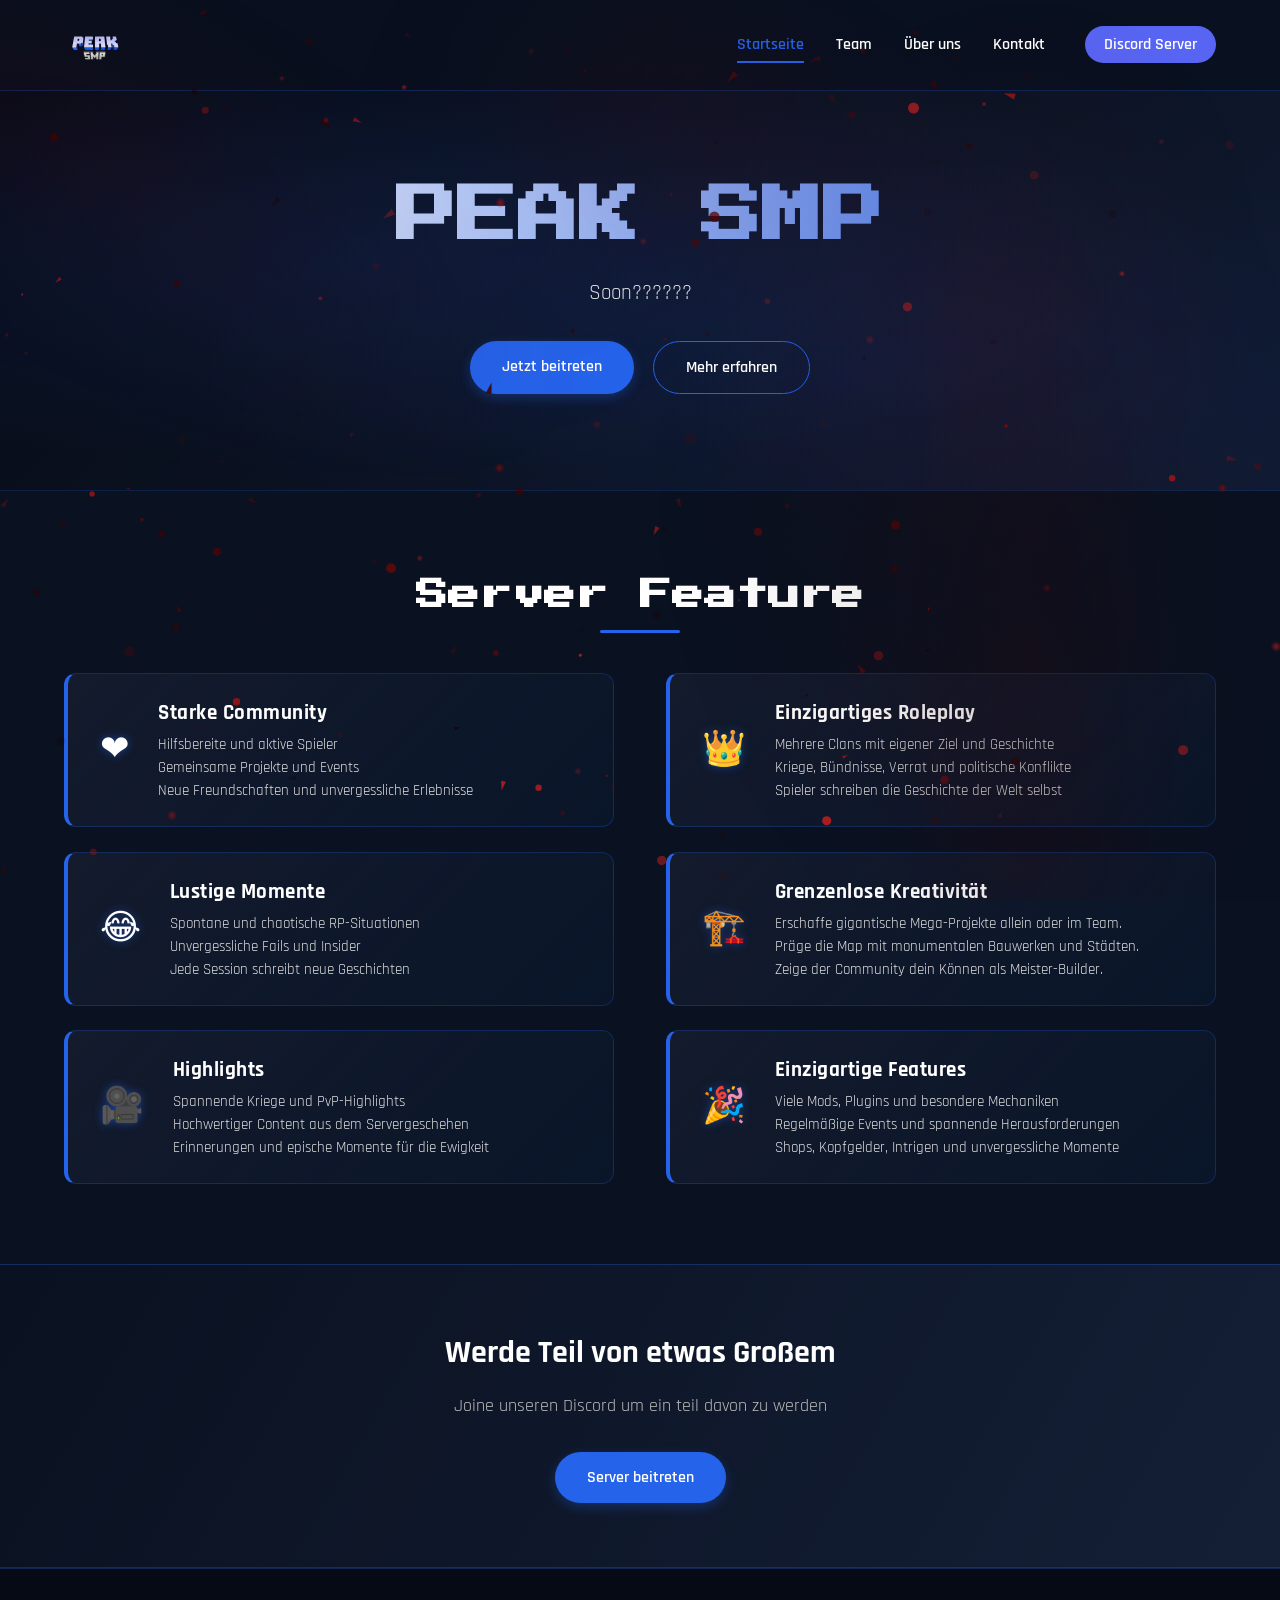
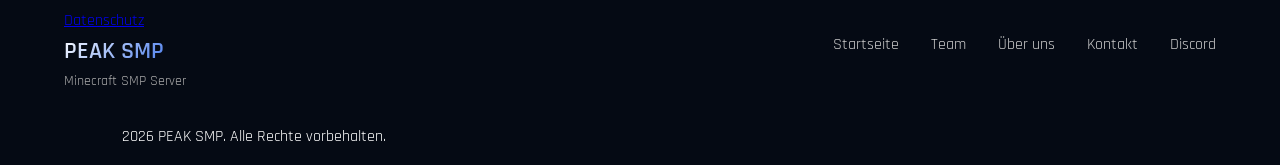
==== index.html @ ce0955ec "Index" ====
<!DOCTYPE html>
<html lang="de">
<head>
    <meta charset="UTF-8">
    <meta name="viewport" content="width=device-width, initial-scale=1.0, viewport-fit=cover">
    <title>PEAK SMP | Next Generation Minecraft Server</title>
    <link rel="icon" type="image/png" href="Bilder/logo.png">
    <link rel="stylesheet" href="style.css">
    <script src="particles.js" defer></script>
    <script src="features.js" defer></script>
    <script src="scroll.js" defer></script>
    <script src="script.js" defer></script>
</head>
<body>
    <div class="site-wrapper">
        <header class="main-header">
            <div class="container header-flex">
                <div class="logo">
                    <img src="/Bilder/logo.png" alt="PEAK SMP Logo" class="logo-img">
                </div>
                <button class="mobile-toggle" aria-label="Menü öffnen">
                    <span></span><span></span><span></span>
                </button>
                <nav class="main-nav">
                    <ul>
                        <li><a href="/Main/index.html" class="active">Startseite</a></li>
                        <li><a href="/Seiten/team.html">Team</a></li>
                        <li><a href="/Seiten/über.uns.html">Über uns</a></li>
                        <li><a href="/Seiten/kontakt.html">Kontakt</a></li>
                        <li><a href="https://discord.gg/UCTdCP2jRd" target="_blank" class="discord-btn">Discord Server</a></li>
                    </ul>
                </nav>
            </div>
        </header>

        <main>
            <section class="hero">
                <div class="container hero-content">
                    <h1 class="hero-title">PEAK SMP</h1>
                    <p class="hero-subtitle">Soon??????</p>
                    <div class="hero-buttons">
                        <a href="/Seiten/kontakt.html" class="btn btn-primary">Jetzt beitreten</a>
                        <a href="/Seiten/über.uns.html" class="btn btn-secondary">Mehr erfahren</a>
                    </div>
                </div>
            </section>

            <section class="features">
                <div class="container">
                    <h2 class="section-title">Server Feature</h2>
                    <div class="feature-two-columns">
                        <div class="feature-column-left"></div>
                        <div class="feature-column-right"></div>
                    </div>
                </div>
            </section>

            <section class="cta-section">
                <div class="container cta-container">
                    <h2>Werde Teil von etwas Großem</h2>
                    <p>Joine unseren Discord um ein teil davon zu werden</p>
                    <a href="/Seiten/kontakt.html" class="btn btn-primary">Server beitreten</a>
                </div>
            </section>
        </main>

        <footer class="main-footer">
            <div class="container">
                <div class="footer-privacy-box">
                    <a href="/Seiten/datenschutz.html" class="privacy-link">Datenschutz</a>
                </div>
                <div class="footer-flex">
                    <div class="footer-brand">
                        <p>PEAK SMP</p>
                        <span>Minecraft SMP Server</span>
                    </div>
                    <div class="footer-links">
                        <a href="/Main/index.html">Startseite</a>
                        <a href="/Seiten/team.html">Team</a>
                        <a href="/Seiten/über.uns.html">Über uns</a>
                        <a href="/Seiten/kontakt.html">Kontakt</a>
                        <a href="https://discord.gg/BPkrQR4ZX9" target="_blank">Discord</a>
                    </div>
                </div>
                <div class="footer-bottom">
                    <div class="container">
                        <p>2026 PEAK SMP. Alle Rechte vorbehalten.</p>
                    </div>
                </div>
            </div>
        </footer>
    </div>
</body>
</html>
---- style.css ----
@import url('https://fonts.googleapis.com/css2?family=Press+Start+2P&family=Rajdhani:wght@400;600;700&display=swap');

:root {
  --primary-red: #2563eb;      /* Kräftiges Peak-Blau */
  --primary-dark: #1d4ed8;     /* Dunkleres Blau für Effekte */
  --primary-deep: #1e3a8a;     /* Sehr dunkles Blau */
  --text-light: #ffffff;
  --text-off: #e0e0e0;
  --bg-dark: #0a1120;          /* Modernes, dunkles Blau-Grau statt Schwarz */
  --bg-card: #141b2d;          /* Dunkelblaue Boxen */
  --bg-elevated: #1e2942;
  --shadow: 0 20px 35px -12px rgba(0, 0, 0, 0.5);
  --glow: 0 0 12px rgba(37, 99, 235, 0.4); /* Blauer Leuchteffekt */
  --transition: all 0.3s cubic-bezier(0.25, 0.46, 0.45, 0.94);
}

* {
    margin: 0;
    padding: 0;
    box-sizing: border-box;
}

body {
    font-family: 'Rajdhani', 'Segoe UI', system-ui, -apple-system, sans-serif;
    background-color: #060b16; /* Tiefes Dunkelblau */
    background-image:
        radial-gradient(ellipse at 20% 50%, rgba(37, 99, 235, 0.2) 0%, transparent 55%), /* Blaue Leuchteffekte */
        radial-gradient(ellipse at 80% 20%, rgba(29, 78, 216, 0.15) 0%, transparent 50%),
        radial-gradient(ellipse at 60% 80%, rgba(30, 58, 138, 0.15) 0%, transparent 45%);
    color: var(--text-light);
    line-height: 1.5;
    scroll-behavior: smooth;
}

.container {
    width: 90%;
    max-width: 1280px;
    margin: 0 auto;
}

.site-wrapper {
    display: flex;
    flex-direction: column;
    min-height: 100vh;
    position: relative;
}

main {
    flex: 1;
}

.main-header {
    position: sticky;
    top: 0;
    z-index: 1000;
    background: rgba(10, 17, 32, 0.92);
    backdrop-filter: blur(14px);
    border-bottom: 1px solid rgba(37, 99, 235, 0.25); /* Blauer Rahmen */
    padding: 0.8rem 0;
}

.header-flex {
    display: flex;
    justify-content: space-between;
    align-items: center;
    flex-wrap: wrap;
    gap: 1rem;
}

.logo {
    display: flex;
    align-items: center;
}

.logo-img {
    height: 64px;
    width: auto;
    display: block;
    transition: var(--transition);
}

.logo-img:hover {
    opacity: 0.9;
    transform: scale(1.02);
}

.main-nav ul {
    display: flex;
    gap: 2rem;
    list-style: none;
}

.main-nav a {
    color: var(--text-light);
    text-decoration: none;
    font-weight: 600;
    font-size: 1rem;
    padding: 0.5rem 0;
    position: relative;
    transition: var(--transition);
}

.main-nav a::after {
    content: '';
    position: absolute;
    bottom: 0;
    left: 0;
    width: 0;
    height: 2px;
    background: var(--primary-red);
    transition: width 0.3s ease;
}

.main-nav a:hover::after,
.main-nav a.active::after {
    width: 100%;
}

.main-nav a.active {
    color: var(--primary-red);
}

.main-nav .discord-btn {
    background: #5865F2;
    padding: 0.5rem 1.2rem;
    border-radius: 40px;
    margin-left: 0.5rem;
    transition: 0.2s;
}
.main-nav .discord-btn:hover {
    background: #4752c4;
    transform: translateY(-2px);
}
.main-nav .discord-btn::after {
    display: none;
}

.mobile-toggle {
    display: none;
    flex-direction: column;
    gap: 5px;
    background: transparent;
    border: none;
    cursor: pointer;
    padding: 0.5rem;
}

.mobile-toggle span {
    width: 25px;
    height: 2px;
    background-color: var(--text-light);
    transition: var(--transition);
}

.hero {
    background:
        radial-gradient(ellipse at 30% 40%, rgba(37, 99, 235, 0.12), transparent 65%),
        radial-gradient(ellipse at 70% 70%, rgba(30, 58, 138, 0.15), transparent 55%),
        linear-gradient(135deg, #060b16 0%, #101a30 100%);
    padding: 5rem 0 6rem;
    text-align: center;
    border-bottom: 1px solid rgba(37, 99, 235, 0.2);
    position: relative;
    z-index: 1;
}

.hero-title {
    font-family: 'Press Start 2P', monospace;
    font-size: 3.8rem;
    font-weight: 800;
    background: linear-gradient(to right, #fff, #2563eb); /* Text-Verlauf ins Blaue */
    -webkit-background-clip: text;
    background-clip: text;
    color: transparent;
    margin-bottom: 1rem;
}

.hero-subtitle {
    font-size: 1.3rem;
    max-width: 700px;
    margin: 0 auto 2rem;
    color: var(--text-off);
}

.hero-buttons {
    display: flex;
    gap: 1.2rem;
    justify-content: center;
    flex-wrap: wrap;
}

.btn {
    display: inline-block;
    padding: 0.85rem 2rem;
    border-radius: 40px;
    font-weight: 600;
    text-decoration: none;
    transition: var(--transition);
    border: none;
    cursor: pointer;
    font-size: 1rem;
    font-family: 'Rajdhani', sans-serif;
}

.btn-primary {
    background: var(--primary-red);
    color: white;
    box-shadow: 0 4px 12px rgba(37, 99, 235, 0.3);
}

.btn-primary:hover {
    background: var(--primary-dark);
    transform: translateY(-3px);
    box-shadow: 0 10px 20px rgba(37, 99, 235, 0.4);
}

.btn-secondary {
    background: transparent;
    color: var(--text-light);
    border: 1.5px solid var(--primary-red);
}

.btn-secondary:hover {
    background: rgba(37, 99, 235, 0.15);
    transform: translateY(-3px);
}

.features {
    padding: 5rem 0;
    background: var(--bg-dark);
    position: relative;
    z-index: 1;
}

.section-title {
    font-family: 'Press Start 2P', monospace;
    font-size: 2rem;
    text-align: center;
    margin-bottom: 2.5rem;
    position: relative;
    display: inline-block;
    width: 100%;
}

.section-title:after {
    content: '';
    display: block;
    width: 80px;
    height: 3px;
    background: var(--primary-red);
    margin: 0.7rem auto 0;
    border-radius: 3px;
}

.feature-two-columns {
    display: grid;
    grid-template-columns: 1fr 1fr;
    gap: 2rem;
    align-items: start;
}

.feature-column-left,
.feature-column-right {
    display: flex;
    flex-direction: column;
    gap: 1.5rem;
}

.feature-column-left .banner-card {
    margin-left: 0;
    margin-right: auto;
}

.feature-column-right .banner-card {
    margin-left: auto;
    margin-right: 0;
}

.banner-card {
    background: linear-gradient(135deg, var(--bg-card) 0%, rgba(10, 25, 47, 0.6) 100%);
    border: 1px solid rgba(37, 99, 235, 0.25);
    border-left: 4px solid var(--primary-red);
    border-radius: 12px;
    padding: 1.5rem 2rem;
    display: flex;
    align-items: center;
    gap: 1.8rem;
    transition: all 0.35s cubic-bezier(0.34, 1.56, 0.64, 1);
    position: relative;
    overflow: hidden;
    width: 100%;
    max-width: 550px;
}

.banner-card::after {
    content: '';
    position: absolute;
    inset: 0;
    background: linear-gradient(90deg, rgba(37, 99, 235, 0.08) 0%, transparent 60%);
    opacity: 0;
    transition: opacity 0.3s ease;
    pointer-events: none;
}

.banner-card:hover {
    border-left-color: var(--primary-red);
    box-shadow: 0 8px 24px rgba(0, 0, 0, 0.5), var(--glow);
    transform: translateX(6px) translateY(-3px);
}

.banner-card:hover::after {
    opacity: 1;
}

.banner-icon {
    font-size: 2.2rem;
    flex-shrink: 0;
    filter: drop-shadow(0 0 4px rgba(37, 99, 235, 0.5));
}

.banner-card h3 {
    color: var(--text-light);
    font-size: 1.3rem;
    font-weight: 700;
    margin-bottom: 0.3rem;
    letter-spacing: 0.5px;
}

.banner-card p {
    font-size: 0.95rem;
    color: var(--text-off);
    line-height: 1.5;
    margin: 0;
}

.cta-section {
    padding: 4rem 0;
    background: linear-gradient(120deg, #0a1120, #141f36);
    text-align: center;
    border-top: 1px solid rgba(37, 99, 235, 0.3);
    border-bottom: 1px solid rgba(37, 99, 235, 0.3);
    position: relative;
    z-index: 1;
}

.cta-container h2 {
    font-size: 2rem;
    margin-bottom: 1rem;
}

.cta-container p {
    margin-bottom: 2rem;
    font-size: 1.1rem;
    color: #bbb;
}

.main-footer {
    background: #050a14;
    border-top: 1px solid rgba(37, 99, 235, 0.3);
    padding: 2.5rem 0 1rem;
    position: relative;
    z-index: 1;
}

.footer-flex {
    display: flex;
    justify-content: space-between;
    flex-wrap: wrap;
    gap: 2rem;
    margin-bottom: 2rem;
}

.footer-brand p {
    font-size: 1.5rem;
    font-weight: 600;
    background: linear-gradient(135deg, #fff, #2563eb);
    -webkit-background-clip: text;
    background-clip: text;
    color: transparent;
}

.footer-brand span {
    font-size: 0.85rem;
    color: #aaa;
}

.footer-links {
    display: flex;
    gap: 2rem;
    flex-wrap: wrap;
}

.footer-links a {
    color: #ccc;
    text-decoration: none;
    transition: color 0.2s;
}

.footer-links a:hover {
    color: var(--primary-red);
}
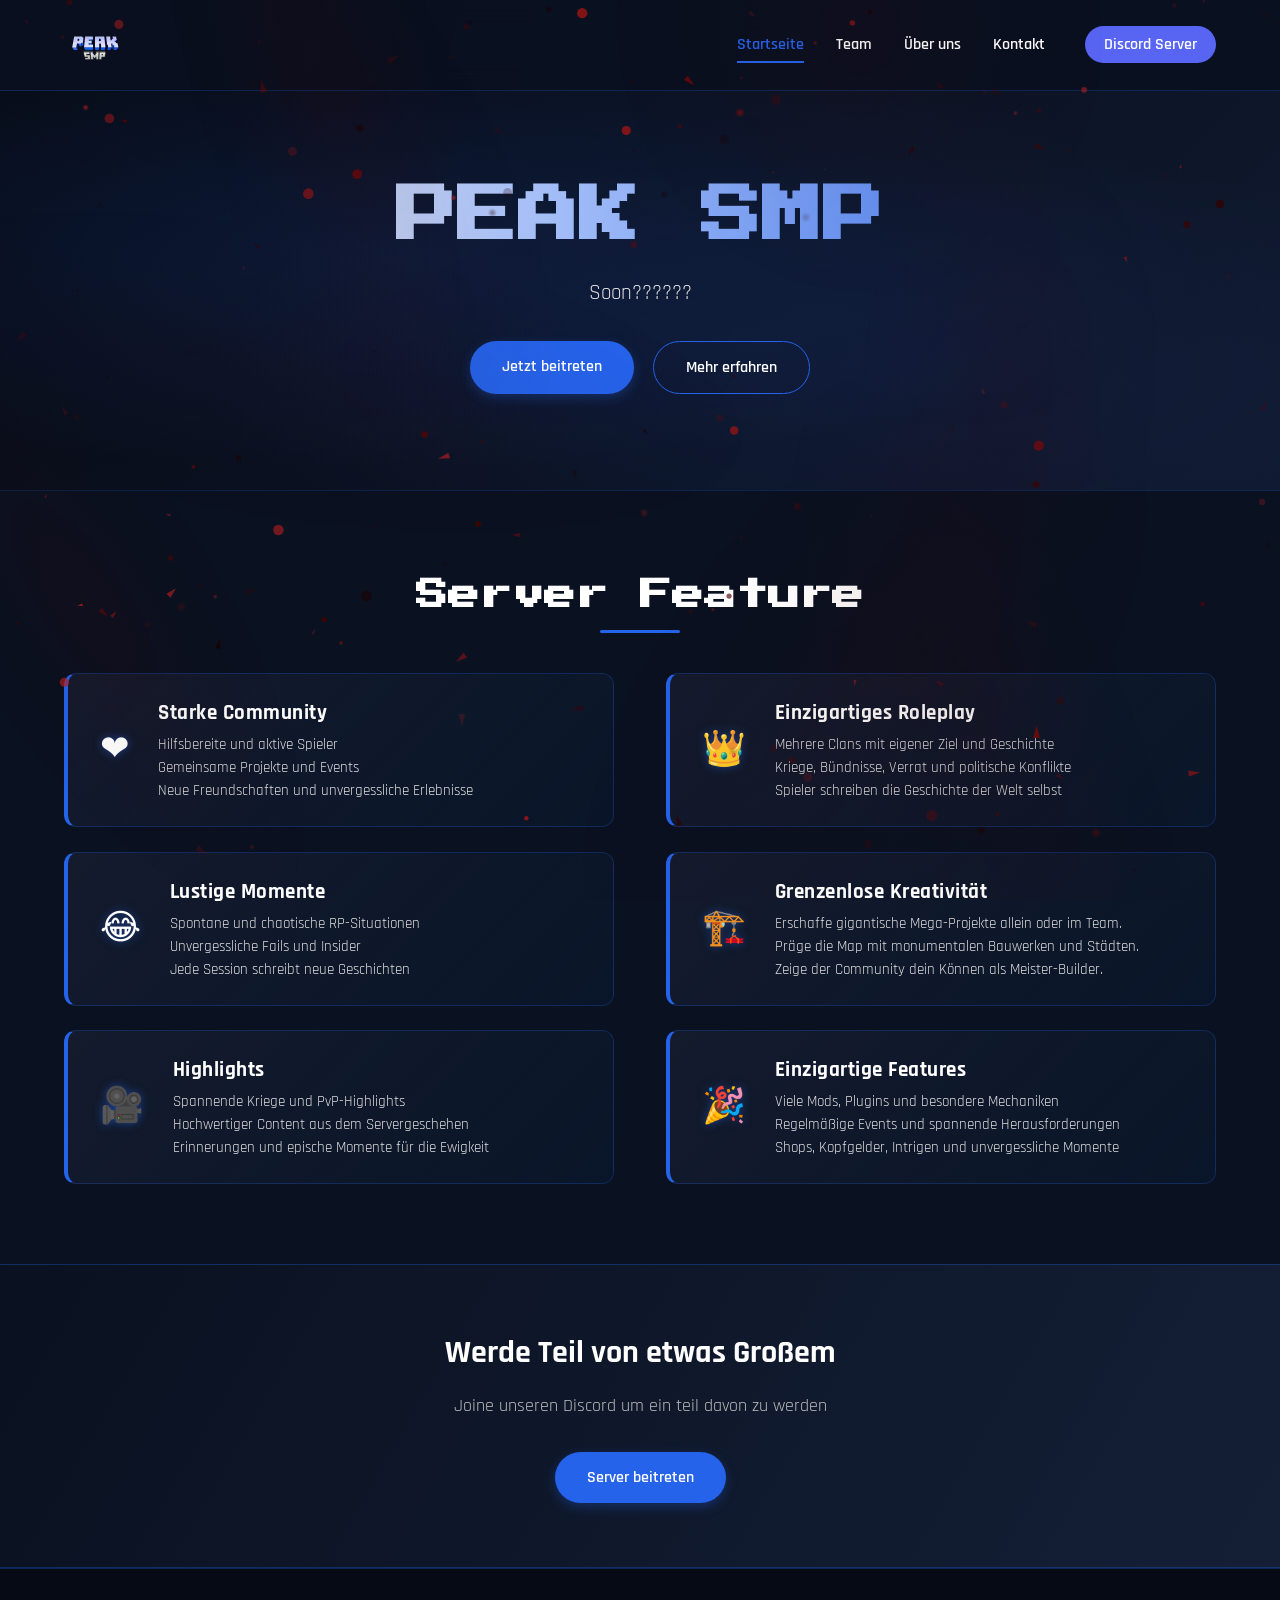
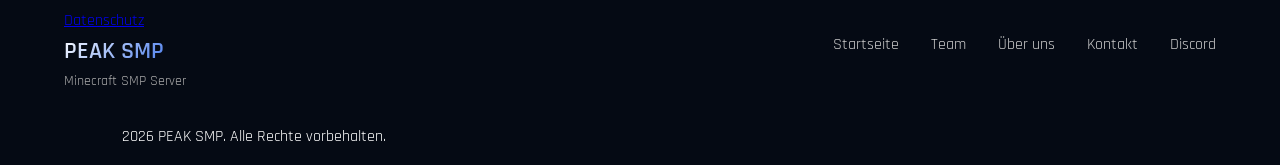
==== commit fb345f66: "Index" ====
--- a/index.html
+++ b/index.html
@@ -23,11 +23,11 @@
                 </button>
                 <nav class="main-nav">
                     <ul>
-                        <li><a href="/Main/index.html" class="active">Startseite</a></li>
-                        <li><a href="/Seiten/team.html">Team</a></li>
-                        <li><a href="/Seiten/über.uns.html">Über uns</a></li>
-                        <li><a href="/Seiten/kontakt.html">Kontakt</a></li>
-                        <li><a href="https://discord.gg/UCTdCP2jRd" target="_blank" class="discord-btn">Discord Server</a></li>
+                        <li><a href="index.html" class="active">Startseite</a></li>
+                        <li><a href="team.html">Team</a></li>
+                        <li><a href="über.uns.html">Über uns</a></li>
+                        <li><a href="kontakt.html">Kontakt</a></li>
+                        <li><a href="https://discord.gg" target="_blank" class="discord-btn">Discord Server</a></li>
                     </ul>
                 </nav>
             </div>
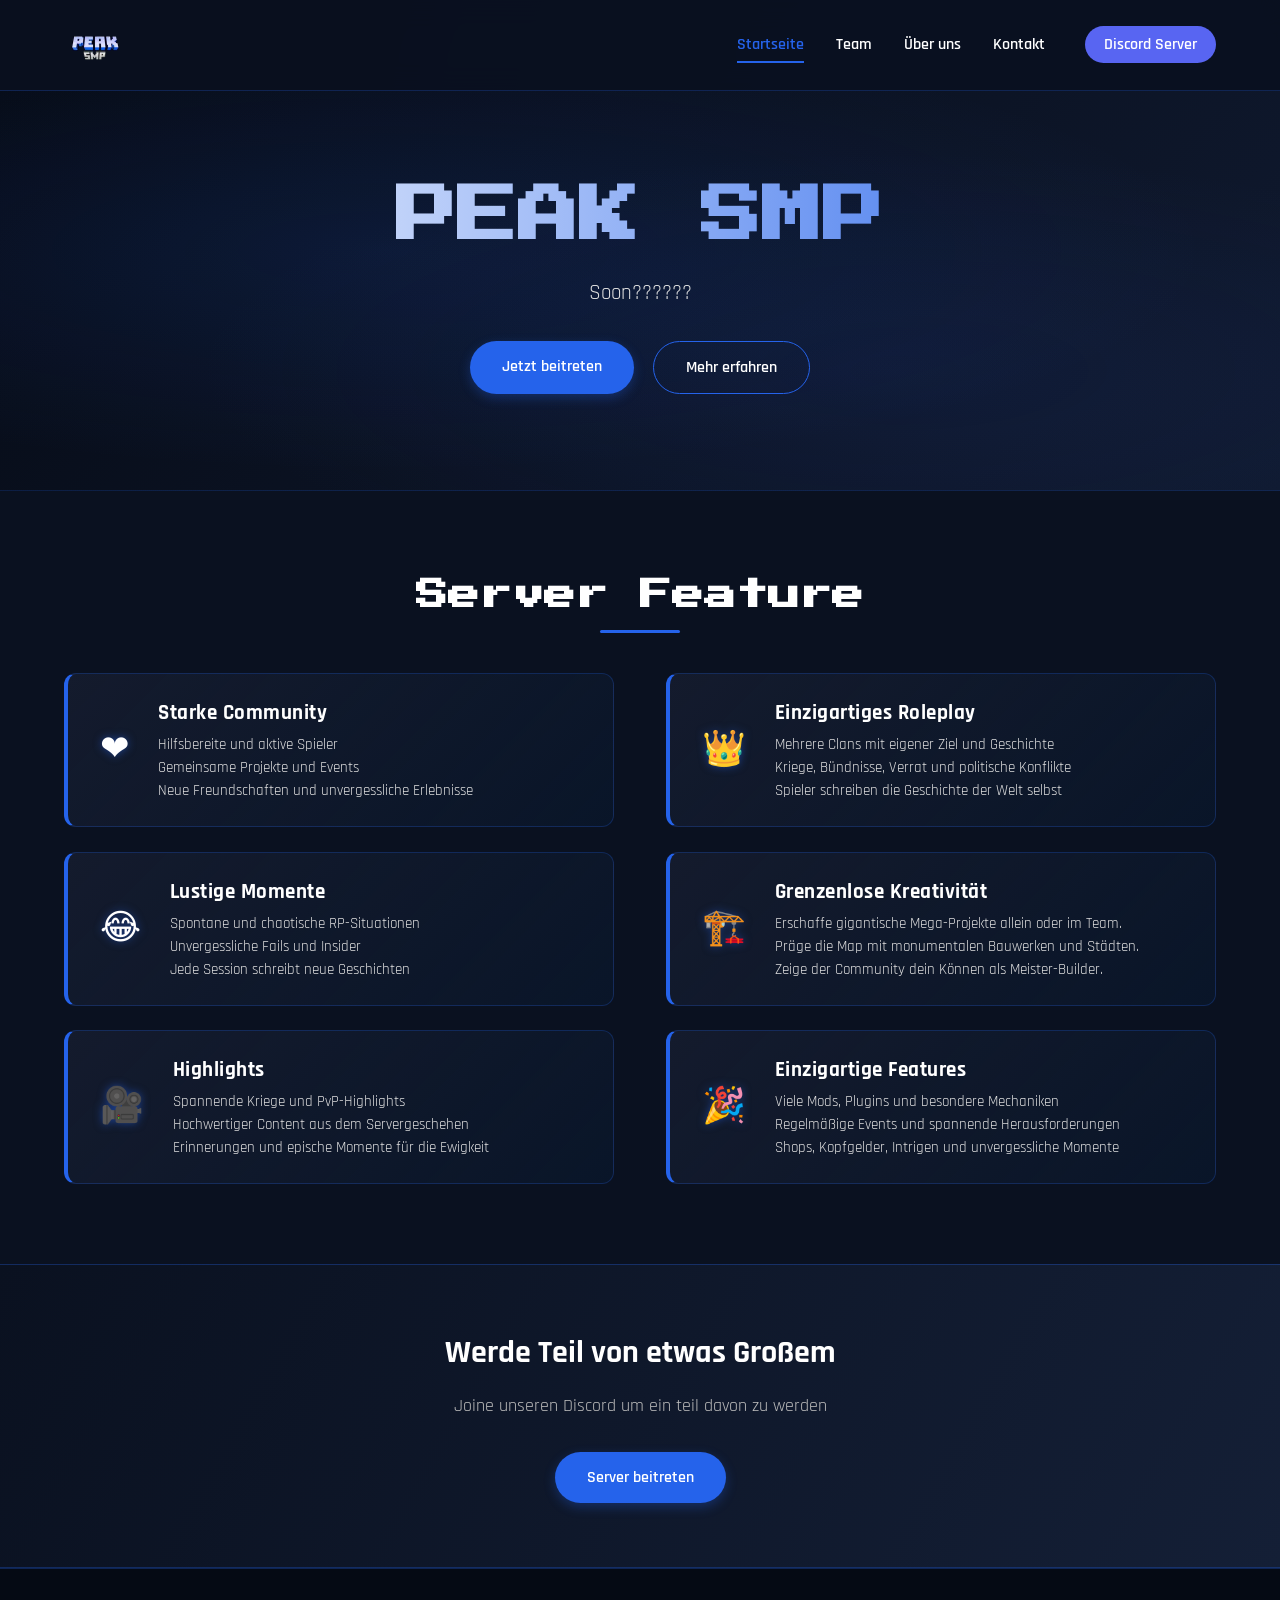
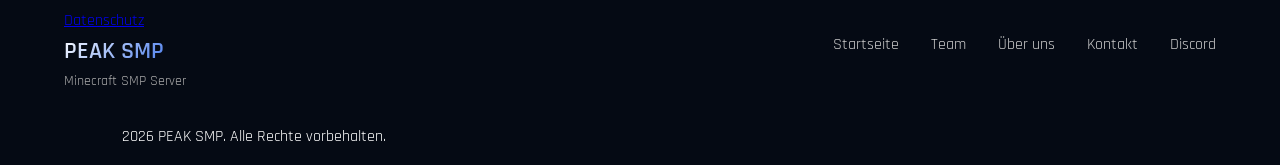
==== commit 7ddcda20: "Index" ====
--- a/index.html
+++ b/index.html
@@ -59,7 +59,7 @@
                 <div class="container cta-container">
                     <h2>Werde Teil von etwas Großem</h2>
                     <p>Joine unseren Discord um ein teil davon zu werden</p>
-                    <a href="/Seiten/kontakt.html" class="btn btn-primary">Server beitreten</a>
+                    <a href="https://discord.gg" target="_blank" class="btn btn-primary">Server beitreten</a>
                 </div>
             </section>
         </main>
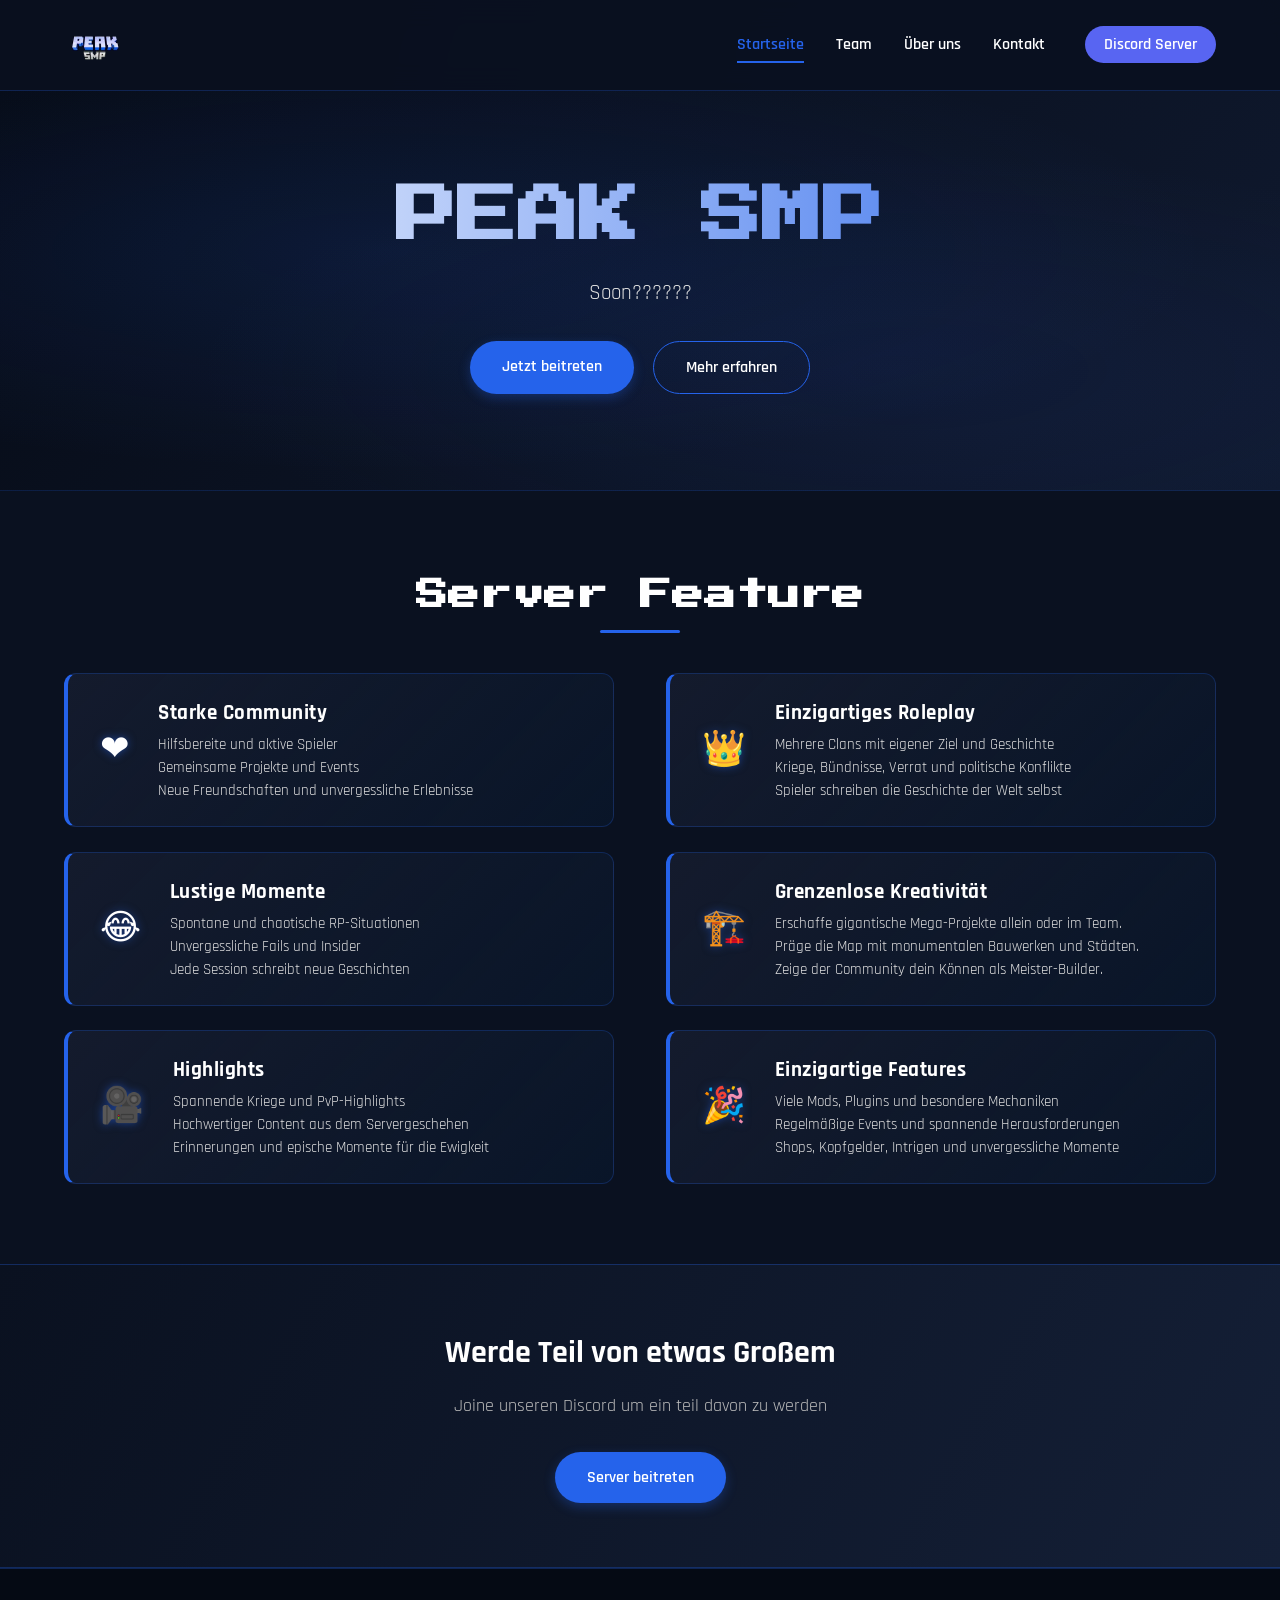
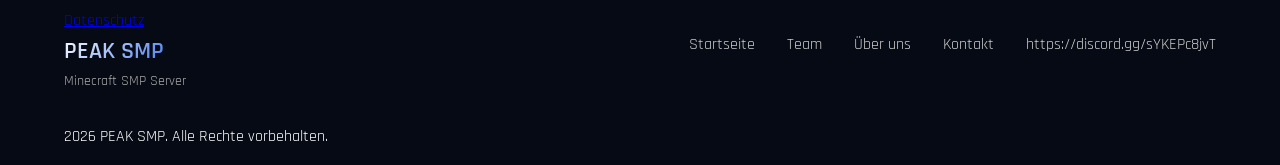
==== commit 67bdc2a2: "Index" ====
--- a/index.html
+++ b/index.html
@@ -27,7 +27,7 @@
                         <li><a href="team.html">Team</a></li>
                         <li><a href="über.uns.html">Über uns</a></li>
                         <li><a href="kontakt.html">Kontakt</a></li>
-                        <li><a href="https://discord.gg" target="_blank" class="discord-btn">Discord Server</a></li>
+                        <li><a href="https://discord.gg/sYKEPc8jvT" target="_blank" class="discord-btn">Discord Server</a></li>
                     </ul>
                 </nav>
             </div>
@@ -39,9 +39,8 @@
                     <h1 class="hero-title">PEAK SMP</h1>
                     <p class="hero-subtitle">Soon??????</p>
                     <div class="hero-buttons">
-                        <a href="/Seiten/kontakt.html" class="btn btn-primary">Jetzt beitreten</a>
-                        <a href="/Seiten/über.uns.html" class="btn btn-secondary">Mehr erfahren</a>
-                    </div>
+                        <a href="https://discord.gg" target="_blank" class="btn btn-primary">Jetzt beitreten</a>
+                        <a href="über.uns.html" class="btn btn-secondary">Mehr erfahren</a>                    </div>
                 </div>
             </section>
 
@@ -75,11 +74,13 @@
                         <span>Minecraft SMP Server</span>
                     </div>
                     <div class="footer-links">
-                        <a href="/Main/index.html">Startseite</a>
-                        <a href="/Seiten/team.html">Team</a>
-                        <a href="/Seiten/über.uns.html">Über uns</a>
-                        <a href="/Seiten/kontakt.html">Kontakt</a>
-                        <a href="https://discord.gg/BPkrQR4ZX9" target="_blank">Discord</a>
+    <a href="index.html">Startseite</a>
+    <a href="team.html">Team</a>
+    <a href="über.uns.html">Über uns</a>
+    <a href="kontakt.html">Kontakt</a>
+    <a href="https://discord.gg" target="_blank">https://discord.gg/sYKEPc8jvT</a>
+</div>
+
                     </div>
                 </div>
                 <div class="footer-bottom">
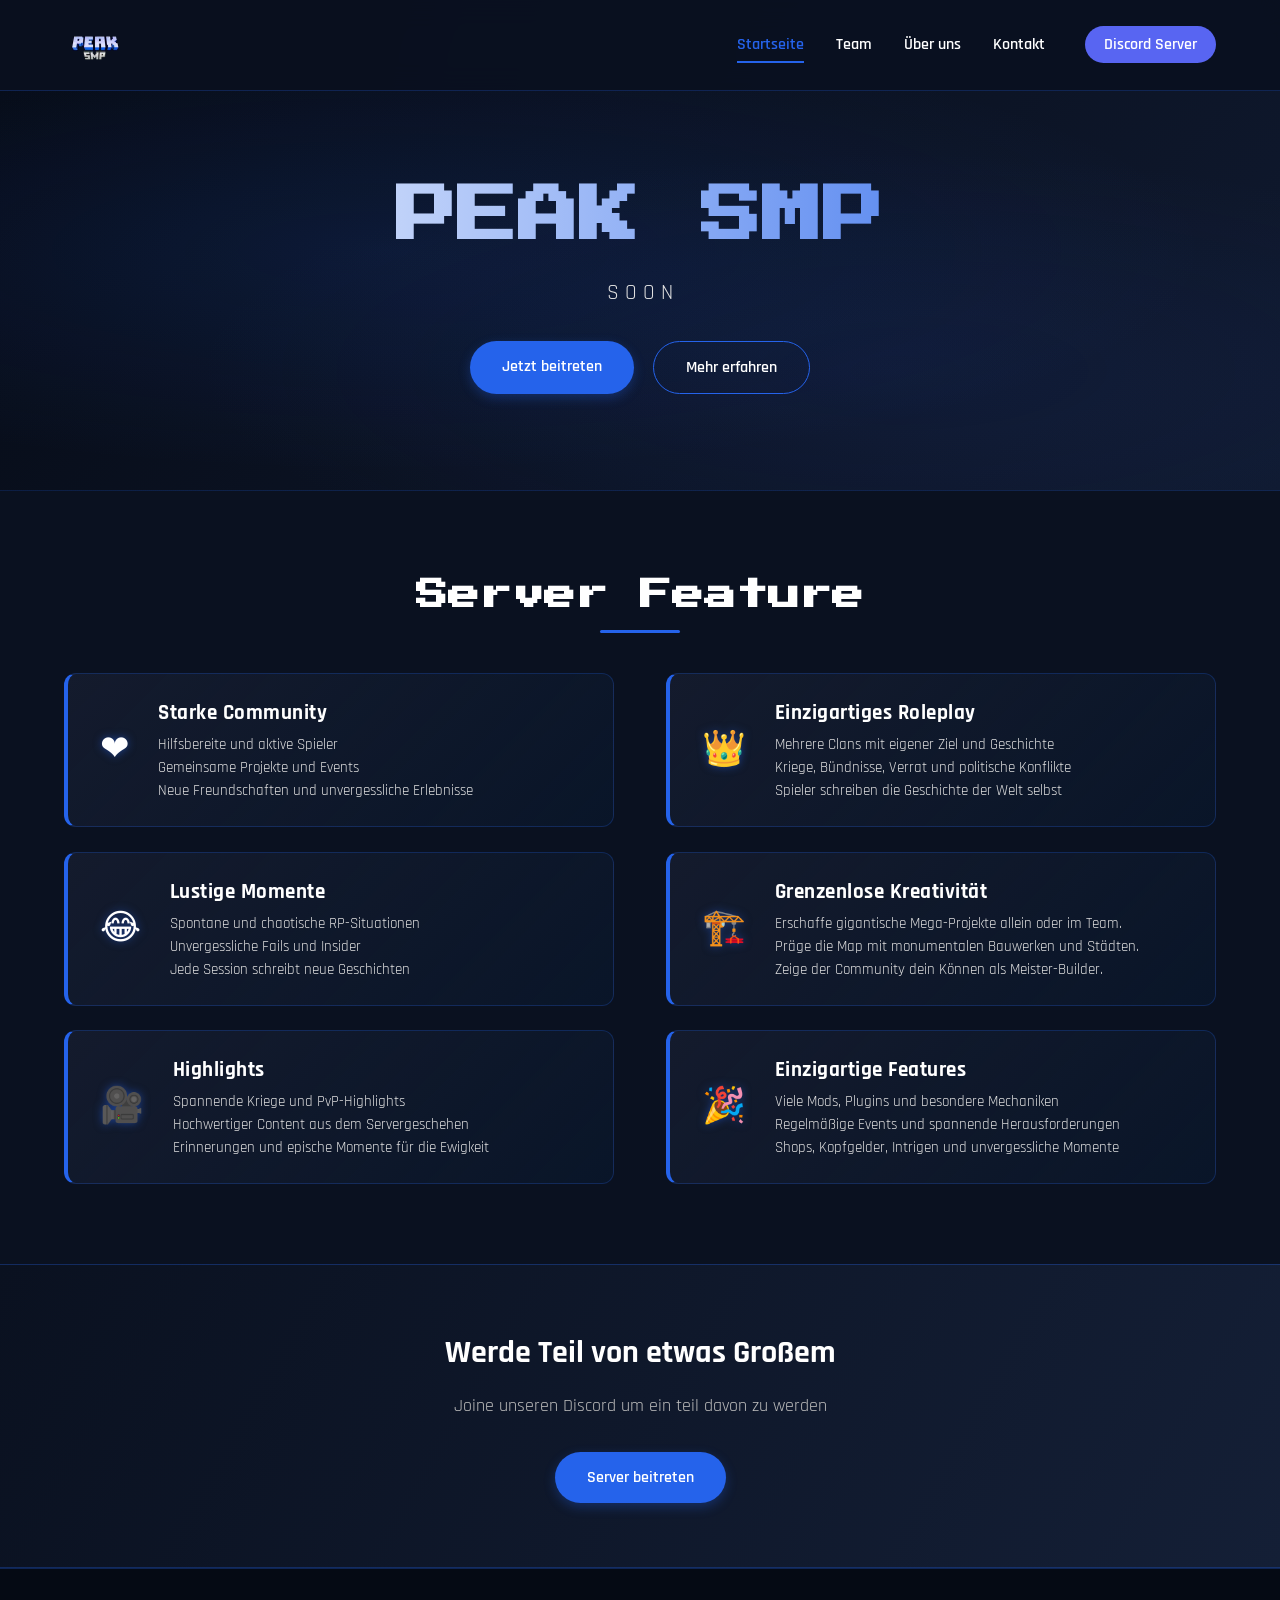
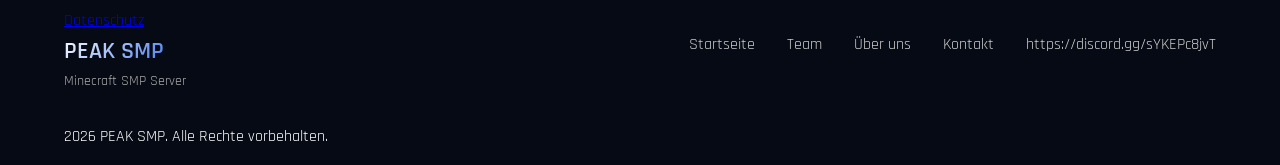
==== commit dda501ce: "index" ====
--- a/index.html
+++ b/index.html
@@ -37,9 +37,9 @@
             <section class="hero">
                 <div class="container hero-content">
                     <h1 class="hero-title">PEAK SMP</h1>
-                    <p class="hero-subtitle">Soon??????</p>
+                    <p class="hero-subtitle">S O O N</p>
                     <div class="hero-buttons">
-                        <a href="https://discord.gg" target="_blank" class="btn btn-primary">Jetzt beitreten</a>
+                        <a href="https://discord.gg/sYKEPc8jvT" target="_blank" class="btn btn-primary">Jetzt beitreten</a>
                         <a href="über.uns.html" class="btn btn-secondary">Mehr erfahren</a>                    </div>
                 </div>
             </section>
@@ -78,7 +78,7 @@
     <a href="team.html">Team</a>
     <a href="über.uns.html">Über uns</a>
     <a href="kontakt.html">Kontakt</a>
-    <a href="https://discord.gg" target="_blank">https://discord.gg/sYKEPc8jvT</a>
+    <a href="https://discord.gg/sYKEPc8jvT" target="_blank">https://discord.gg/sYKEPc8jvT</a>
 </div>
 
                     </div>
